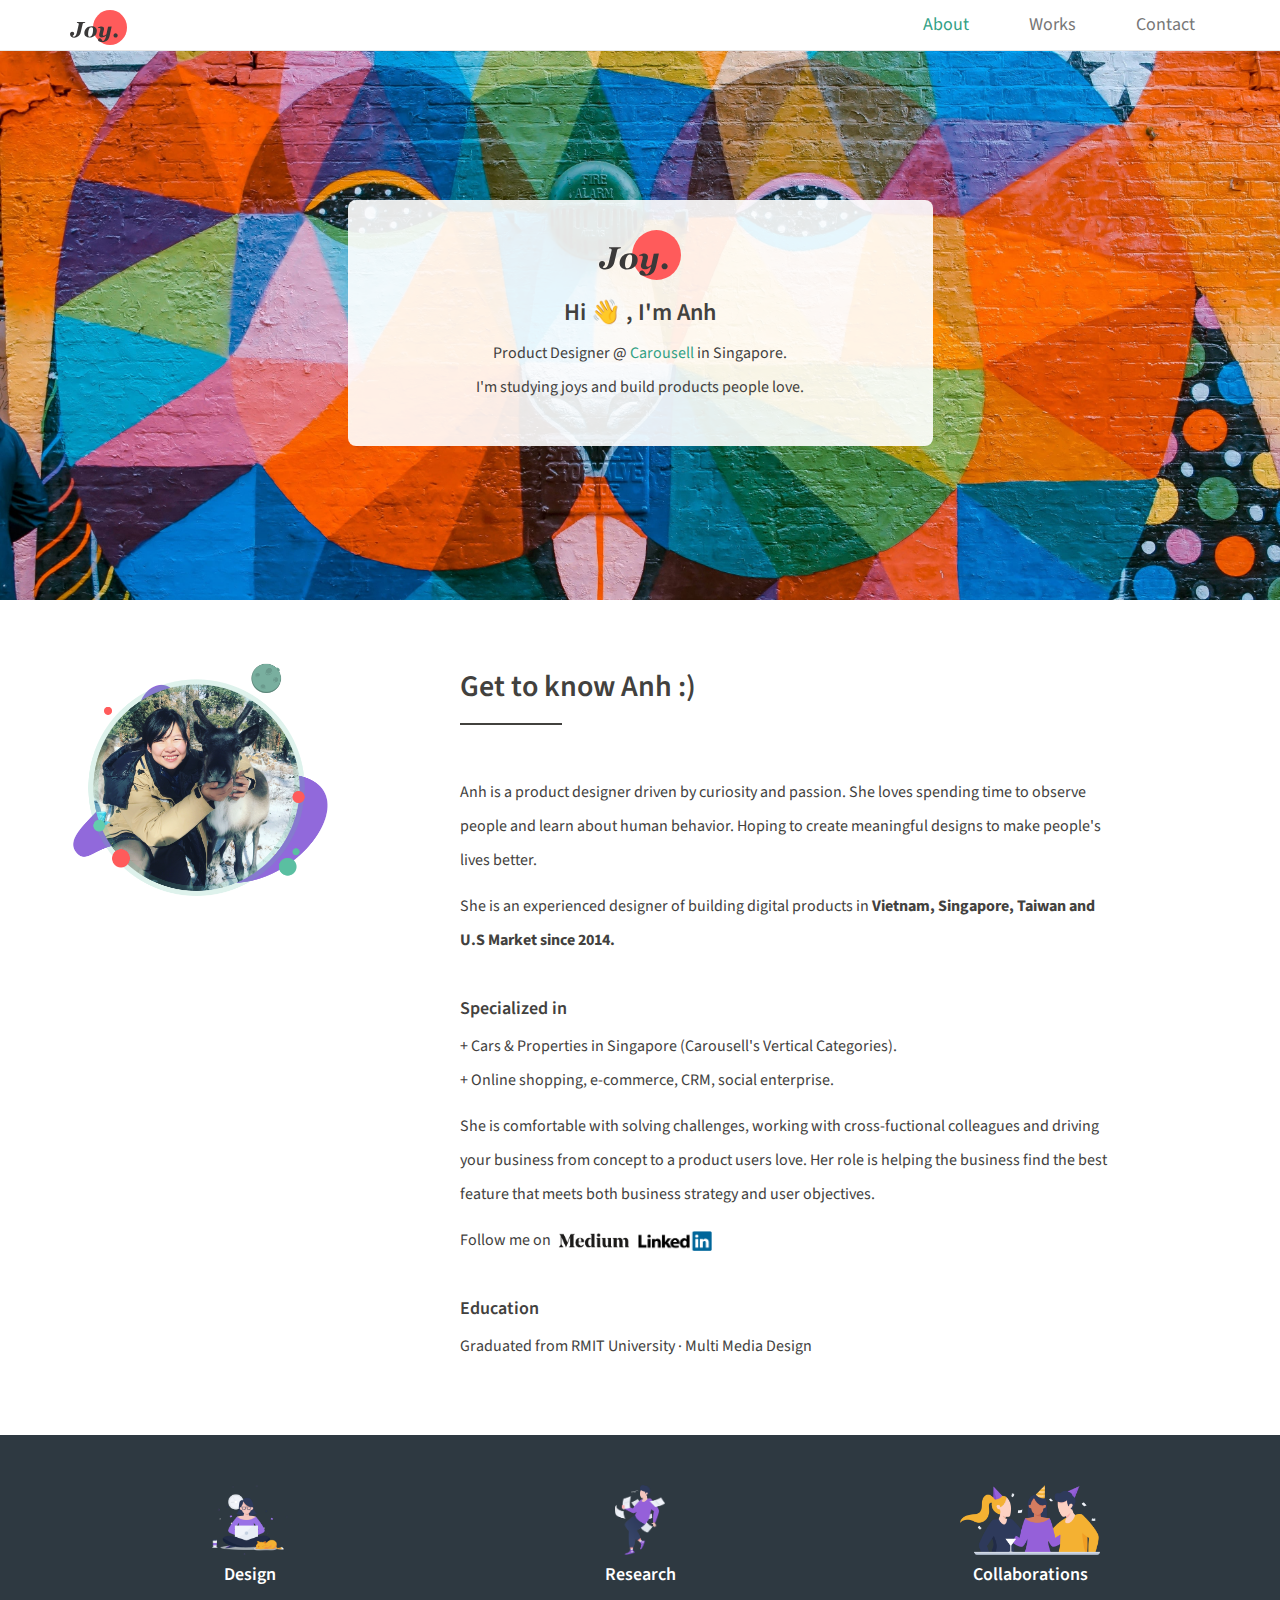
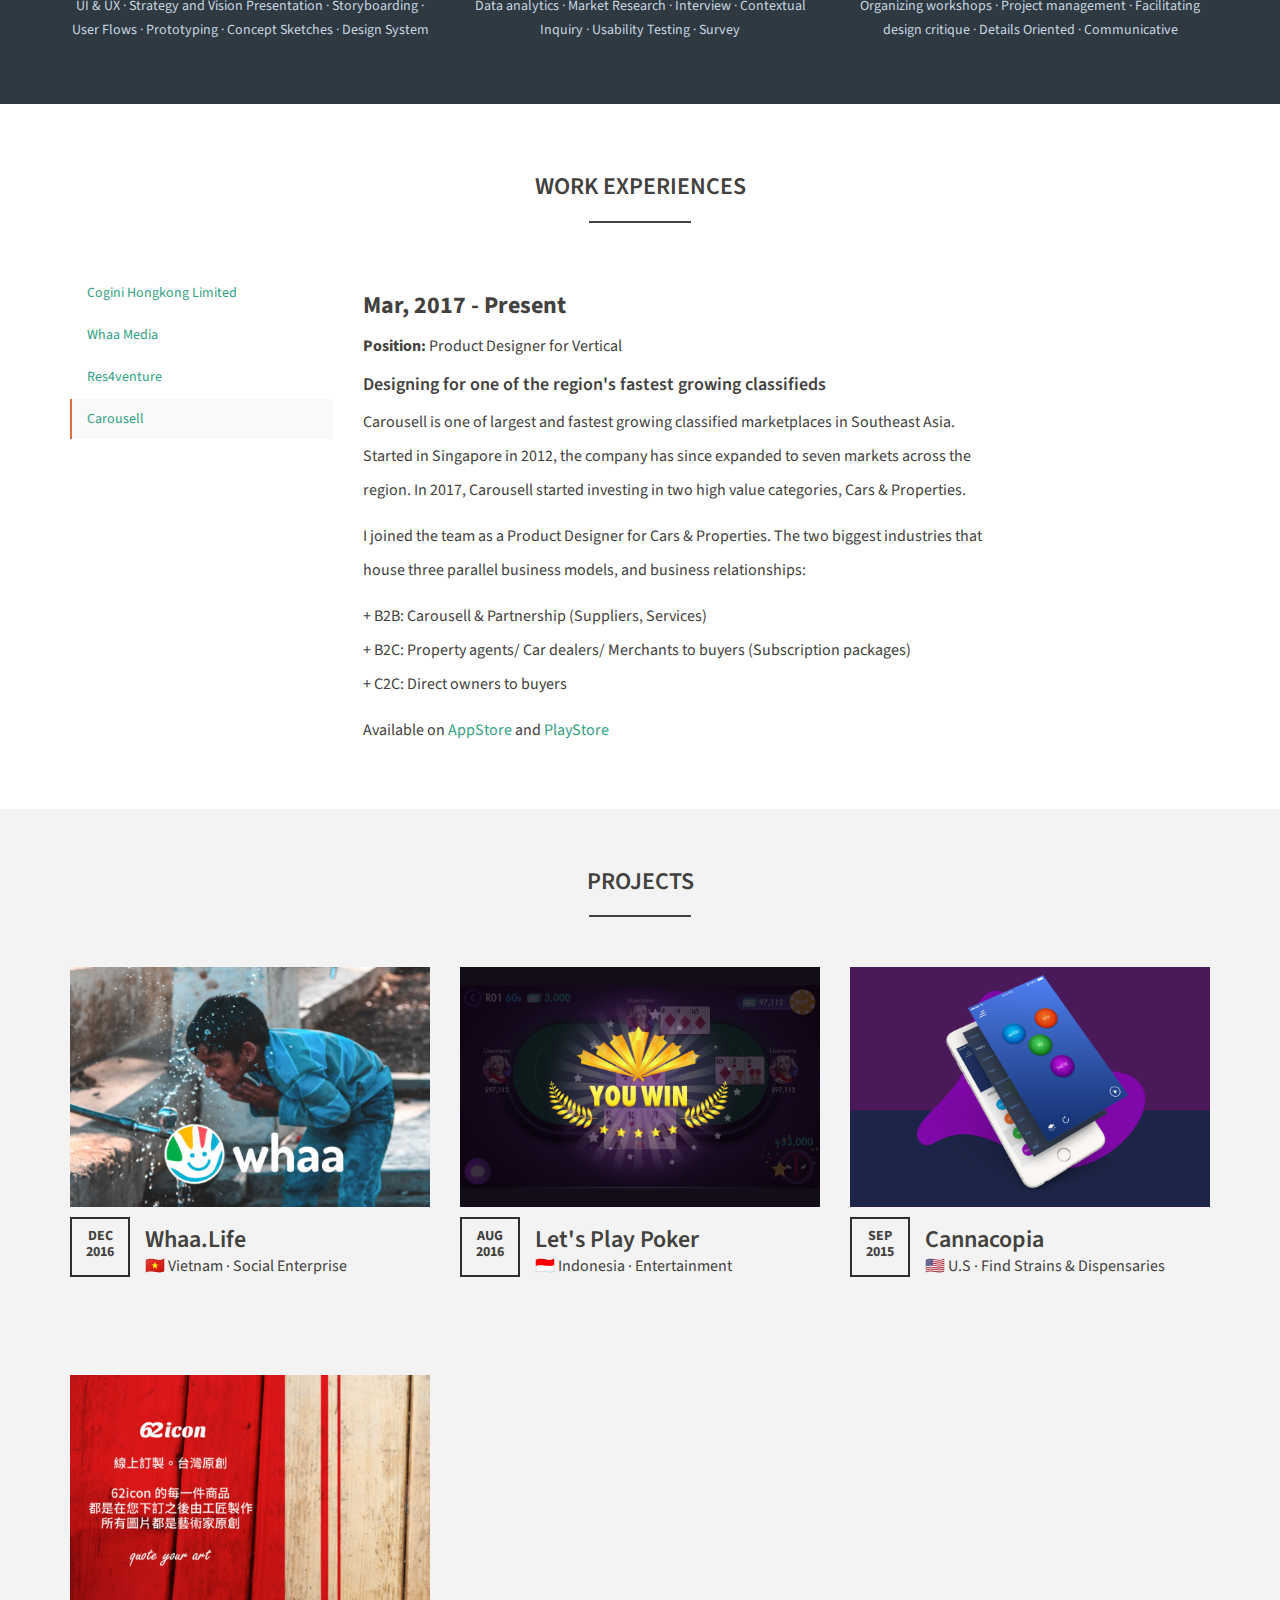
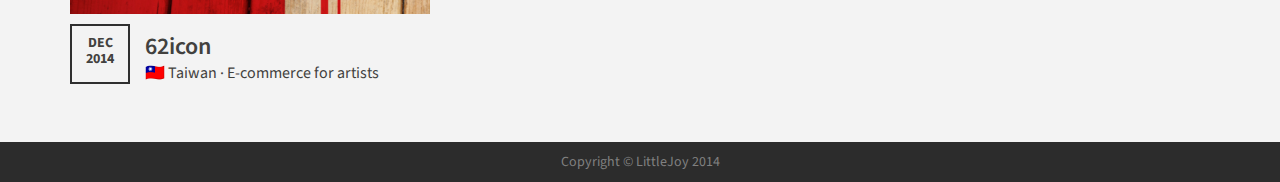
==== index.html @ 23ede820 "Init" ====
<!DOCTYPE html>
<html lang="en">
  <head>
    <meta charset="utf-8">
    <meta http-equiv="X-UA-Compatible" content="IE=edge">
    <meta name="viewport" content="width=device-width, initial-scale=1">
    <meta name="description" content="">
    <meta name="author" content="">
    <link rel="icon" href="assets/img/favicon.ico">

    <title>Joy</title>

    <!-- Bootstrap core CSS -->
    <link href="assets/css/bootstrap.css" rel="stylesheet">

    <!-- Custom styles for this template -->
    <link href="assets/css/ionicons.min.css" rel="stylesheet">
    <link href="assets/css/catslider.css" rel="stylesheet">
    <link href="assets/css/common.css" rel="stylesheet">

	<script src="assets/js/modernizr.custom.63321.js"></script>


    <!-- IE10 viewport hack for Surface/desktop Windows 8 bug -->
    <script src="assets/js/ie10-viewport-bug-workaround.js"></script>

    <!-- HTML5 shim and Respond.js IE8 support of HTML5 elements and media queries -->
    <!--[if lt IE 9]>
      <script src="https://oss.maxcdn.com/html5shiv/3.7.2/html5shiv.min.js"></script>
      <script src="https://oss.maxcdn.com/respond/1.4.2/respond.min.js"></script>
    <![endif]-->
  </head>

  <body>

    <div class="navbar navbar-default navbar-fixed-top" role="navigation">
      <div class="container">
        <div class="navbar-header">
          <button type="button" class="navbar-toggle" data-toggle="collapse" data-target=".navbar-collapse">
            <span class="sr-only">Toggle navigation</span>
            <span class="icon-bar"></span>
            <span class="icon-bar"></span>
            <span class="icon-bar"></span>
          </button>
          <a class="navbar-brand" href="index.html"><img src="assets/img/logo.svg" height="35"></a>
        </div>
        <div class="collapse navbar-collapse">
          <ul class="nav navbar-nav navbar-right">
            <li class="active"><a href="index.html">About</a></li>
            <li><a href="works.html">Works</a></li>
            <li><a href="contact.html">Contact</a></li>
          </ul>
        </div><!--/.nav-collapse -->
      </div>
    </div>

	<!-- ********** HEADER SECTION ********** -->
	<div id="h">
	    <div class="container">
	    	<div class="row">
	    		<div class="col-md-6 col-md-offset-3 welcome">
	    			<img src="assets/img/logo.svg" height="50">
            <h3>Hi 👋 , I'm Anh</h4>
	    			<p>Product Designer @ <a href="https://careers.carousell.com/about/"> Carousell</a> in Singapore.<br/>
            I'm studying joys and build products people love.</p>
	    		</div>
	    	</div><!--/row -->
	    </div><!-- /.container -->
	</div><!--/ H -->


  	<!-- ********** PROFILE SECTION ********** -->
  	<div class="container" id="profile">
  		<div class="row mt">
        <div class="col-md-3">
          <img src="assets/img/me.png" class="img-responsive aligncenter" >

        </div>
  			<div class="col-md-7 col-md-offset-1">
  				<h2>Get to know Anh :)</h2>
  				<hr class="mb">
          <p>
            Anh is a product designer driven by curiosity and passion. She loves spending time to observe people and learn about human behavior.
            Hoping to create meaningful designs to make people's lives better.
          </p>

          <p>She is an experienced designer of building digital products in <b>Vietnam, Singapore, Taiwan and U.S Market since 2014.</b> </p>
        </br>
          <h4>Specialized in</h4>
          <p>
            + Cars & Properties in Singapore (Carousell's Vertical Categories). </br>
            + Online shopping, e-commerce, CRM, social enterprise.
          </p>

          <p>She is comfortable with solving challenges,
            working with cross-fuctional colleagues and driving your business from concept to a product users love. Her role is helping the business find the best feature that meets both business strategy and user objectives.
          </p>
          <p> Follow me on
          <a href="https://www.linkedin.com/in/anh-pham-302a3775/#" target="_blank"><img src="assets/img/medium.png" height="25"></a>
          <a href="https://medium.com/@anhpham_30994#" target="_blank"><img src="assets/img/linked.png" height="20"></a>
          </P>

        </br>
          <h4>Education</h4>
          <p>Graduated from RMIT University · Multi Media Design</p>
  			</div>
  		</div><!--/row -->
  	</div><!--/container -->

      <!-- ********** WHITE SECTION ********** -->
    <div class="grey-box">
      <div class="container">
        <div class="row mtb centered">

          <div class="col-md-4">
              <img src="assets/img/skill1.png" height="70" >
            <h4>Design</h4>
            <p class="text-p">UI & UX · Strategy and Vision Presentation · Storyboarding · User Flows · Prototyping · Concept Sketches · Design System</p>
          </div><!--/col-md-3 -->

          <div class="col-md-4">
              <img src="assets/img/skill2.png" height="70" >
            <h4>Research</h4>
            <p class="text-p">Data analytics · Market Research · Interview · Contextual Inquiry · Usability Testing  · Survey </p>
          </div><!--/col-md-3 -->

          <div class="col-md-4">
            <img src="assets/img/skill3.png" height="70" >
            <h4>Collaborations</h4>
            <p class="text-p">Organizing workshops · Project management · Facilitating design critique · Details Oriented · Communicative</p>
          </div><!--/col-md-3 -->

        </div><!--/row -->
      </div><!--/container -->
    </div>

  <div class="container" id="exp">
    <div class="row mtb">
      <h3 class="centered">WORK EXPERIENCES</h3>
      <hr class="aligncenter mb">
      <div class="col-md-3 col-sm-3">
        <div class="tabbable">
                <ul class="nav nav-stacked" id="myTab">
                  <li class=""><a href="#tab1">Cogini Hongkong Limited</a></li>
                  <li class=""><a href="#tab2">Whaa Media</a></li>
                  <li class=""><a href="#tab3">Res4venture</a></li>
                  <li class="active"><a href="#tab4">Carousell</a></li>
                </ul> <!-- /tabs -->
        </div><!-- /tabbable -->
      </div><!--/col-md-2 -->

      <div class="col-md-9 col-sm-9">
        <div class="tab-content">
                <div class="tab-pane" id="tab1">
                  <!-- FIRST PROFILE -->
                    <div class="row">
                      <div class="col-md-9 col-sm-9">
                        <h3><b>Feb, 2014 - July, 2016</b></h3>
                        <p><b>Position:</b> UI/UX Designer</p>
                        <p>Cogini is a company about consulting on software development and systems integration projects in Asia and US.
                        That brings to the designer many opportunities to work and research on different fields and systems.</p>
                        <p>Experienced with both Web and Mobile (iOS, Android)</p>
                        <p>Languages: HTML/CSS, LESS, SASS.</p>
                        </p>
                        <h4>Projects</h4>
                        <p>E-commerce websites</p>
                        <p>Education, E-learning & CRM Systems.</p>
                        <p>Various business models: strains, supply chain, tire pressure monitoring and healthcare etc.</p>
                        </p>
                      </div>
                    </div><!-- /row -->
                </div><!-- /tab-pane -->

                <div class="tab-pane" id="tab2">
              <!-- FIRST PROFILE -->
                    <div class="row">
                      <div class="col-md-9 col-sm-9">
                        <h3><b>Oct, 2015 - Mar, 2017</b></h3>
                        <p><b>Position:</b> Lead UI/UX Designer, Co-founder</p>
                        <p><a href="http://whaa.media/" target="_blank">Whaa Media</a> is a startup team in Ho Chi Minh, developing multi advertising platforms. Whaa Apps connect users to brands and get data analytics.</br>
                          Whaa Team recently has 3 apps, including of: </p>
                          <p><b>WhaaLife:</b> Connect users and the community to engage with corporation/brands in charity projects, community activities, causes we all care about. </br>
                              <a href="http://whaa.life/" target="_blank">Visit whaa.life here</a>
                          </p>
                          <p><b>WhaaTV</b> Focus on High Quality Mobile Video Engagement. We deliver the perfect mobile moment for content owners through a combination of pre-loaded video notifications.</br>
                            <a href="http://whaa.tv/" target="_blank">Visit whaa.tv here</a>
                          </p>
                          <p><b>Whaaa (Whaa Audio)</b> Turns mobile phone, smartwatches, or tablet into “peoplemetering” device, recognize audio-visual content in TVC and enchance user experiences.</br>
                            <a href="http://www.whaaa.co/#" target="_blank">Visit whaaa.co here</a>
                          </p>
                        </p>
                      </div>
                    </div><!-- /row -->
                </div><!-- /tab-pane -->

                <div class="tab-pane" id="tab3">
              <!-- FIRST PROFILE -->
                    <div class="row">
                      <div class="col-md-9 col-sm-9">
                        <h3><b>Jan, 2016 - Jan, 2017</b></h3>
                          <p><b>Position:</b> Product Designer, Design Consultant</p>
                        <p>Res4venture is a value-add venture firm. We are actively seeking to fund IT startups with great potential at early stages. </p>
                          <p>Res4venture has a strong management team with a truly global and entrepreneurial mindset. We are proud to have a software team holding solid experiences of working and delivering high quality software and systems for some of the world’s leading companies. Particularly, Res4Venture’s advisor board has a group of professors in the U.S. who are very knowledgeable in their fields such as computer science, information systems, marketing, and entrepreneurship. Providing more than just the capital, Res4venture brings the rich understanding of entrepreneurship and highly-skilled software engineers to help: </p>

                          <p>Turn your ideas or on-going product development into MVP for next round funding, and continuously support your product development at later stages. </p>
                          <p>  <a href="http://www.res4venture.com/our-team" target="_blank">Visit Res4venture here</a> </p>
                        </p>
                      </div>
                    </div><!-- /row -->
                </div><!-- /tab-pane -->

                <div class="tab-pane active" id="tab4">
              <!-- FIRST PROFILE -->
                    <div class="row">
                      <div class="col-md-9 col-sm-9">
                        <h3><b>Mar, 2017 - Present</b></h3>
                          <p><b>Position:</b> Product Designer for Vertical</p>
                        <h4> Designing for one of the region's fastest growing classifieds</h4>
                        <p>Carousell is one of largest and fastest growing classified marketplaces in Southeast Asia. Started in Singapore in 2012, the company has since expanded to seven markets across the region. In 2017, Carousell started investing in two high value categories, Cars & Properties.</p>
                        <p>I joined the team as a Product Designer for Cars & Properties. The two biggest industries that house three parallel business models, and business relationships:</p>
                        <p>+ B2B: Carousell & Partnership (Suppliers, Services)
                        </br>+ B2C: Property agents/ Car dealers/ Merchants to buyers (Subscription packages)
                        </br>+ C2C: Direct owners to buyers</p>
                        <p> Available on <a href="https://itunes.apple.com/sg/app/carousell/id548607187?mt=8" target="_blank">AppStore</a> and
                        <a href="https://play.google.com/store/apps/details?id=com.thecarousell.Carousell&hl=en_US  " target="_blank">PlayStore</a> </p>


                      </div>
                    </div><!-- /row -->
                </div><!-- /tab-pane -->

        </div><!--/tab-content -->
      </div><!--/col-md-10 -->


    </div><!--/row -->
  </div><!--/container -->

  <!-- ********** GREY SECTION - BLOG ********** -->
  <div id="grey">
    <div class="container">
      <h3 class="centered">PROJECTS</h3>
      <hr class="aligncenter mb">
      <div class="row w">
        <div class="col-md-4">
          <a href="whaa.html"><img src="assets/img/works/whaa00.png" class="img-responsive aligncenter" alt=""></a>
          <div class="date">
            <h4>DEC</h4>
            <h4><b>2016</b></h4>
          </div>
          <h3>Whaa.Life</h3>
          <p class="desc"> 🇻🇳 Vietnam · Social Enterprise</p>
        </div><!--/col-md-4-->

        <div class="col-md-4">
          <a href="poker.html"><img src="assets/img/works/poker00.png" class="img-responsive aligncenter" alt=""></a>
          <div class="date">
            <h4>AUG</h4>
            <h4><b>2016</b></h4>
          </div>
          <h3>Let's Play Poker</h3>
          <p class="desc">🇮🇩 Indonesia · Entertainment</b></p>
        </div><!--/col-md-4-->


        <div class="col-md-4">
          <a href="cannacopia.html"><img src="assets/img/works/canna00.png" class="img-responsive aligncenter" alt=""></a>
          <div class="date">
            <h4>SEP</h4>
            <h4><b>2015</b></h4>
          </div>
          <h3>Cannacopia</h3>
          <p class="desc">🇺🇸 U.S · Find Strains & Dispensaries</b></p>
        </div><!--/col-md-4-->

      </div><!--/row -->
    </div>
  </div><!--/GREY -->
  <div id="grey-2">
    <div class="container">
      <div class="row w">
        <div class="col-md-4">
          <a href="icon.html"><img src="assets/img/works/62icon00.png" class="img-responsive aligncenter" alt=""></a>
          <div class="date">
            <h4>DEC</h4>
            <h4><b>2014</b></h4>
          </div>
          <h3>62icon</h3>
          <p class="desc">🇹🇼 Taiwan · E-commerce for artists</p>
        </div><!--/col-md-4-->

        <div class="col-md-4">
        </div><!--/col-md-4-->
        <div class="col-md-4">
        </div><!--/col-md-4-->
      </div><!--/row -->
    </div>
  </div><!--/GREY -->


    <footer>Copyright © LittleJoy 2014</footer>
    <!-- Bootstrap core JavaScript
    ================================================== -->
    <!-- Placed at the end of the document so the pages load faster -->
    <script src="assets/js/jquery.min.js"></script>
    <script src="assets/js/bootstrap.min.js"></script>
    <script src="assets/js/retina-1.1.0.js"></script>
  	<script src="assets/js/jquery.stellar.min.js"></script>
  	<script src="assets/js/jquery.catslider.js"></script>

	<!-- Slider -->
	<script>
		$(function() {

			$( '#mi-slider' ).catslider();

		});
	</script>

	<!-- Parallax Effects -->
	<script>
	$(function(){
		$.stellar({
			horizontalScrolling: false,
			verticalOffset: 40
		});
	});
	</script>

	<!-- Tab Configuration -->
    <script>
		$('#myTab a').click(function (e) {
		e.preventDefault()
		$(this).tab('show')
		})
	</script>

  </body>
</html>
---- assets/css/catslider.css ----
.mi-slider {
	position: relative;
	margin-top: 30px;
	height: 490px;
}

.mi-slider ul {
	list-style-type: none;
	position: absolute;
	width: 100%;
	left: 0;
	bottom: 140px;
	overflow: hidden;
	text-align: center;
	pointer-events: none;
}

.no-js .mi-slider ul {
	position: relative;
	left: auto;
	bottom: auto;
	margin: 0;
	overflow: visible;
}

.mi-slider ul.mi-current {
	pointer-events: auto;
}

.mi-slider ul li {
	display: inline-block;
	padding: 20px;
	width: 20%;
	max-width: 300px;
	-webkit-transform: translateX(600%);
	transform: translateX(600%);
	-webkit-transition: opacity 0.2s linear;
	transition: opacity 0.2s linear;
}

.no-js .mi-slider ul li {
	-webkit-transform: translateX(0);
	transform: translateX(0);
}

.mi-slider ul li a,
.mi-slider ul li img {
	display: block;
	margin: 0 auto;
}

.mi-slider ul li a {
	outline: none;
	cursor: pointer;
}

.mi-slider ul li img {
	max-width: 100%;
	border: none;
}

.mi-slider ul li h4 {
	display: inline-block;
	font-family: 'Libre Baskerville', serif;
	font-style: italic;
	font-weight: 400;
	font-size: 15px;
	padding: 20px 10px 0;
}

.mi-slider ul li:hover {
	opacity: 0.7;
} 

.mi-slider nav {
	position: relative;
	top: 400px;
	text-align: center;
	max-width: 800px;
	margin: 0 auto;
	border-top: 5px solid #333;
}

.no-js nav {
	display: none;
}

.mi-slider nav a {
	display: inline-block;
	text-transform: uppercase;
	letter-spacing: 5px;
	padding: 40px 30px 30px 34px;
	position: relative;
	color: #888;
	outline: none;
	-webkit-transition: color 0.2s linear;
	transition: color 0.2s linear;
}

.mi-slider nav a:hover,
.mi-slider nav a.mi-selected {
	color: #000;
}

.mi-slider nav a.mi-selected:after,
.mi-slider nav a.mi-selected:before {
	content: '';
	position: absolute;
	top: -5px;
	border: solid transparent;
	height: 0;
	width: 0;
	position: absolute;
	pointer-events: none;
}

.mi-slider nav a.mi-selected:after {
	border-color: transparent;
	border-top-color: #fff;
	border-width: 20px;
	left: 50%;
	margin-left: -20px;
}

.mi-slider nav a.mi-selected:before {
	border-color: transparent;
	border-top-color: #333;
	border-width: 27px;
	left: 50%;
	margin-left: -27px;
}

/* Move classes and animations */

.mi-slider ul:first-child li,
.no-js .mi-slider ul li {
	-webkit-animation: scaleUp 350ms ease-in-out both;
	animation: scaleUp 350ms ease-in-out both;
}

@-webkit-keyframes scaleUp {
	0% { -webkit-transform: translateX(0) scale(0); }
	100% { -webkit-transform: translateX(0) scale(1); }
}

@keyframes scaleUp {
	0% { -webkit-transform: translateX(0) scale(0); transform: translateX(0) scale(0); }
	100% { -webkit-transform: translateX(0) scale(1); transform: translateX(0) scale(1); }
}

.mi-slider ul:first-child li:first-child {
	-webkit-animation-delay: 90ms;
	animation-delay: 90ms;
}

.mi-slider ul:first-child li:nth-child(2) {
	-webkit-animation-delay: 180ms;
	animation-delay: 180ms;
}

.mi-slider ul:first-child li:nth-child(3) {
	-webkit-animation-delay: 270ms;
	animation-delay: 270ms;
}

.mi-slider ul:first-child li:nth-child(4) {
	-webkit-animation-delay: 360ms;
	animation-delay: 360ms;
}

/* moveFromRight */

.mi-slider ul.mi-moveFromRight li {
	-webkit-animation: moveFromRight 350ms ease-in-out both;
	animation: moveFromRight 350ms ease-in-out both;
}

/* moveFromLeft */

.mi-slider ul.mi-moveFromLeft li {
	-webkit-animation: moveFromLeft 350ms ease-in-out both;
	animation: moveFromLeft 350ms ease-in-out both;
}

/* moveToRight */

.mi-slider ul.mi-moveToRight li {
	-webkit-animation: moveToRight 350ms ease-in-out both;
	animation: moveToRight 350ms ease-in-out both;
}

/* moveToLeft */

.mi-slider ul.mi-moveToLeft li {
	-webkit-animation: moveToLeft 350ms ease-in-out both;
	animation: moveToLeft 350ms ease-in-out both;
}

/* Animation Delays */

.mi-slider ul.mi-moveToLeft li:first-child,
.mi-slider ul.mi-moveFromRight li:first-child,
.mi-slider ul.mi-moveToRight li:nth-child(4),
.mi-slider ul.mi-moveFromLeft li:nth-child(4) {
	-webkit-animation-delay: 0ms;
	animation-delay: 0ms;
}

.mi-slider ul.mi-moveToLeft li:nth-child(2),
.mi-slider ul.mi-moveFromRight li:nth-child(2),
.mi-slider ul.mi-moveToRight li:nth-child(3),
.mi-slider ul.mi-moveFromLeft li:nth-child(3) {
	-webkit-animation-delay: 90ms;
	animation-delay: 90ms;
}

.mi-slider ul.mi-moveToLeft li:nth-child(3),
.mi-slider ul.mi-moveFromRight li:nth-child(3),
.mi-slider ul.mi-moveToRight li:nth-child(2),
.mi-slider ul.mi-moveFromLeft li:nth-child(2) {
	-webkit-animation-delay: 180ms;
	animation-delay: 180ms;
}

.mi-slider ul.mi-moveToLeft li:nth-child(4),
.mi-slider ul.mi-moveFromRight li:nth-child(4),
.mi-slider ul.mi-moveToRight li:first-child,
.mi-slider ul.mi-moveFromLeft li:first-child  {
	-webkit-animation-delay: 270ms;
	animation-delay: 270ms;
}

/* Animations */

@-webkit-keyframes moveFromRight {
	0% { -webkit-transform: translateX(600%); }
	100% { -webkit-transform: translateX(0%); }
}

@-webkit-keyframes moveFromLeft {
	0% { -webkit-transform: translateX(-600%); }
	100% { -webkit-transform: translateX(0%); }
}

@-webkit-keyframes moveToRight {
	0% { -webkit-transform: translateX(0%); }
	100% { -webkit-transform: translateX(600%); }
}

@-webkit-keyframes moveToLeft {
	0% { -webkit-transform: translateX(0%); }
	100% { -webkit-transform: translateX(-600%); }
}

@keyframes moveFromRight {
	0% { -webkit-transform: translateX(600%); transform: translateX(600%); }
	100% { -webkit-transform: translateX(0); transform: translateX(0); }
}

@keyframes moveFromLeft {
	0% { -webkit-transform: translateX(-600%); transform: translateX(-600%); }
	100% { -webkit-transform: translateX(0); transform: translateX(0); }
}

@keyframes moveToRight {
	0% { -webkit-transform: translateX(0%); transform: translateX(0%); }
	100% { -webkit-transform: translateX(600%); transform: translateX(600%); }
}

@keyframes moveToLeft {
	0% { -webkit-transform: translateX(0%); transform: translateX(0%); }
	100% { -webkit-transform: translateX(-600%); transform: translateX(-600%); }
}

.mi-slider {
	-webkit-touch-callout: none;
	-webkit-user-select: none;
	-khtml-user-select: none;
	-moz-user-select: none;
	-ms-user-select: none;
	user-select: none;
}

/* Media Queries */
@media screen and (max-width: 910px){
	.mi-slider nav {
		max-width: 90%;
	}
	.mi-slider nav a {
		font-size: 12px;
		padding: 40px 10px 30px 14px;
	}
}

@media screen and (max-width: 740px){
	.mi-slider {
		height: 300px;
	}
	.mi-slider nav {
		top: 220px;
	}
}

@media screen and (max-width: 490px){ 
	.mi-slider {
		text-align: center;
		height: auto;
	}

	.mi-slider ul {
		position: relative;
		display: inline;
		bottom: auto;
		pointer-events: auto;
	}

	.mi-slider ul li {
		-webkit-animation: none !important;
		animation: none !important;
		-webkit-transform: translateX(0) !important;
		transform: translateX(0) !important;
		padding: 10px 3px;
		min-width: 140px;
	}

	.mi-slider nav {
		display: none;
	}
}
---- assets/css/common.css ----
@import url("https://fonts.googleapis.com/css?family=Source+Sans+Pro:400,300,600,700&subset=latin,vietnamese");
@import url("http://fonts.googleapis.com/css?family=Libre+Baskerville:400italic");
* {
  margin: 0;
  padding: 0px;
  font-family: 'Source Sans Pro', sans-serif; }

body {
  background: #fff;
  margin: 0;
  color: #42413e;
  padding-top: 50px; }

h1, h2, h3, h4, h5, h6 {
  font-family: 'Source Sans Pro', sans-serif;
  font-weight: 600; }

p {
  padding: 0;
  margin-bottom: 12px;
  font-family: 'Source Sans Pro', sans-serif;
  font-weight: 400;
  font-size: 16px;
  line-height: 34px;
  color: #42413e;
  margin-top: 10px; }

html,
body {
  height: 100%; }

.alignleft {
  float: left; }

.alignright {
  float: right; }

.aligncenter {
  margin-left: auto;
  margin-right: auto;
  display: block;
  clear: both; }

.centered {
  text-align: center; }

.mt {
  margin-top: 50px; }

.mb {
  margin-bottom: 50px; }

.mtb {
  margin-top: 50px;
  margin-bottom: 50px; }

.mtb2 {
  margin-top: 100px;
  margin-bottom: 100px; }

.ptb {
  padding-top: 80px;
  padding-bottom: 80px; }

.clear {
  clear: both;
  display: block;
  font-size: 0;
  height: 0;
  line-height: 0;
  width: 100%; }

::-moz-selection {
  color: #fff;
  text-shadow: none;
  background: #2B2E31; }

::selection {
  color: #fff;
  text-shadow: none;
  background: #2B2E31; }

*,
*:after,
*:before {
  -webkit-box-sizing: border-box;
  -moz-box-sizing: border-box;
  box-sizing: border-box;
  padding: 0;
  margin: 0; }

a {
  padding: 0;
  margin: 0;
  text-decoration: none;
  -webkit-transition: background-color .4s linear, color .4s linear;
  -moz-transition: background-color .4s linear, color .4s linear;
  -o-transition: background-color .4s linear, color .4s linear;
  -ms-transition: background-color .4s linear, color .4s linear;
  transition: background-color .4s linear, color .4s linear;
  color: #33a185; }

a:hover,
a:focus {
  text-decoration: none;
  color: #e16a3e; }

/* BOOTSTRAP MODIFICATION */
.navbar-brand {
  height: 50px;
  padding: 10px 15px;
  font-size: 22px;
  line-height: 22px;
  font-weight: 700; }

.navbar-default {
  background-color: #ffffff;
  border-color: #e7e7e7; }

.navbar-default .navbar-nav > .active > a, .navbar-default .navbar-nav > .active > a:hover, .navbar-default .navbar-nav > .active > a:focus {
  color: #33a185;
  background-color: transparent; }

.navbar-default .navbar-nav > li > a {
  font-size:18px;
  padding:15px 30px;
}

hr {
  border: 1px solid #42413e;
  width: 100px; }

.nav-stacked > li {
  border-left: 2px solid transparent; }

.nav-stacked > li.active {
  border-left: 2px solid #e16a3e;
  background: #f9f9f9; }

/* Modal Modification */
.modal-content {
  border-radius: 0px; }

.modal-body {
  padding: 0px; }

.modal-body h4 {
  font-family: 'Libre Baskerville', serif;
  font-style: italic;
  font-weight: 400;
  font-size: 15px;
  padding: 10px 10px 0;
  color: #33a185; }

.modal-body h5 {
  font-family: 'Libre Baskerville', serif;
  font-style: italic;
  padding: 10px 10px 0; }

.modal-body p {
  margin-left: 10px;
  margin-right: 10px;
  line-height: 18px; }

.modal-footer {
  background: #f2f2f2; }

/* FORM CONFIGURATION */
input {
  font-size: 16px;
  min-height: 40px;
  border-radius: 2px;
  line-height: 20px;
  padding: 11px 30px 12px;
  border: 1px solid #b9b9af;
  margin-bottom: 10px;
  background-color: #fff;
  -webkit-transition: background-color 0.2s;
  transition: background-color 0.2s; }

.subscribe-input {
  float: left;
  width: 70%;
  text-align: left;
  margin-right: 2px; }

.subscribe-submit {
  right: 0; }

.btn-orange {
  background: #33a185;
  border-radius: 2px;
  color: white;
  font-size: 18px;
  font-weight: 700; }

.btn-orange:hover {
  background: #e16a3e;
  color: white; }

/* HEADER SECTION */
#h {
  background: url(../img/header.jpg) no-repeat center top;
  padding-top: 150px;
  text-align: center;
  background-attachment: relative;
  background-position: center center;
  min-height: 550px;
  width: 100%;
  -webkit-background-size: 100%;
  -moz-background-size: 100%;
  -o-background-size: 100%;
  background-size: 100%;
  -webkit-background-size: cover;
  -moz-background-size: cover;
  -o-background-size: cover;
  background-size: cover; }

.welcome {
  background: rgba(255, 255, 255, 0.9);
  padding: 30px;
  border-radius: 8px; }

.welcome h1 {
  text-align: center;
  font-weight: 900; }

/* FOOTER SECTION */
#f {
  background: #f3f3f3;
  padding-bottom: 50px;
  padding-top: 50px; }

/* White Section Overall Configuration */
.text-p {
  font-size: 14px;
  line-height: 24px;
  color: #6b6b6b; }

.og {
  color: #33a185; }

i {
  font-size: 40px; }

.rating i {
  font-size: 16px;
  color: #fae321; }

.down i {
  font-size: 30px;
  color: #33a185;
  padding: 5px; }

/* Separators - Parallax Section */
.sep {
  background-attachment: fixed;
  background-position: 50% 0;
  background-repeat: no-repeat;
  height: 450px;
  position: relative; }

.s01 {
  background-image: url(../img/s01.jpg); }

.s02 {
  background-image: url(../img/s02.jpg); }

.s03 {
  background-image: url(../img/s03.jpg); }

#icon {
  background: url(../img/uxcase/62icon00.png) no-repeat center top;
  padding-top: 100px;
  text-align: center;
  background-attachment: relative;
  background-position: center center;
  min-height: 400px;
  width: 100%;
  -webkit-background-size: 100%;
  -moz-background-size: 100%;
  -o-background-size: 100%;
  background-size: 100%;
  -webkit-background-size: cover;
  -moz-background-size: cover;
  -o-background-size: cover;
  background-size: cover; }

#canna {
  background: url(../img/uxcase/canna00.png) no-repeat center top;
  padding-top: 100px;
  text-align: center;
  background-attachment: relative;
  background-position: center center;
  min-height: 400px;
  width: 100%;
  -webkit-background-size: 100%;
  -moz-background-size: 100%;
  -o-background-size: 100%;
  background-size: 100%;
  -webkit-background-size: cover;
  -moz-background-size: cover;
  -o-background-size: cover;
  background-size: cover; }

#scc {
  background: url(../img/uxcase/scc00.jpg) no-repeat center top;
  padding-top: 100px;
  text-align: center;
  background-attachment: relative;
  background-position: center center;
  min-height: 400px;
  width: 100%;
  -webkit-background-size: 100%;
  -moz-background-size: 100%;
  -o-background-size: 100%;
  background-size: 100%;
  -webkit-background-size: cover;
  -moz-background-size: cover;
  -o-background-size: cover;
  background-size: cover; }

#whaa {
  background: url(../img/uxcase/whaa00.jpg) no-repeat center top;
  padding-top: 100px;
  text-align: center;
  background-attachment: relative;
  background-position: center center;
  min-height: 400px;
  width: 100%;
  -webkit-background-size: 100%;
  -moz-background-size: 100%;
  -o-background-size: 100%;
  background-size: 100%;
  -webkit-background-size: cover;
  -moz-background-size: cover;
  -o-background-size: cover;
  background-size: cover; }

  #poker {
    background: url(../img/uxcase/poker00.jpg) no-repeat center top;
    padding-top: 100px;
    text-align: center;
    background-attachment: relative;
    background-position: center center;
    min-height: 400px;
    width: 100%;
    -webkit-background-size: 100%;
    -moz-background-size: 100%;
    -o-background-size: 100%;
    background-size: 100%;
    -webkit-background-size: cover;
    -moz-background-size: cover;
    -o-background-size: cover;
    background-size: cover; }

#port {
  background: url(../img/uxcase.jpg) no-repeat center top;
  padding-top: 100px;
  text-align: center;
  background-attachment: relative;
  background-position: center center;
  min-height: 400px;
  width: 100%;
  -webkit-background-size: 100%;
  -moz-background-size: 100%;
  -o-background-size: 100%;
  background-size: 100%;
  -webkit-background-size: cover;
  -moz-background-size: cover;
  -o-background-size: cover;
  background-size: cover; }

#contact {
  background: url(../img/contact.jpg) no-repeat center top;
  padding-top: 200px;
  text-align: center;
  background-attachment: relative;
  background-position: center center;
  min-height: 95vh;
  width: 100%;
  -webkit-background-size: 100%;
  -moz-background-size: 100%;
  -o-background-size: 100%;
  background-size: 100%;
  -webkit-background-size: cover;
  -moz-background-size: cover;
  -o-background-size: cover;
  background-size: cover; }

footer {
  text-align: center;
  background: #2c2c2c;
  padding: 10px;
  color: #808080; }

.grey-box {
  background: #2e3941;
  color:white;
  margin: 60px 0px 0px 0px; }
  .grey-box p{
    color:#c8d6e0;
  }
  .btn_group {
      display: flex;
      flex-wrap: wrap;
      justify-content: center;
      margin: 40px 16px;
      text-transform: uppercase;
      font-size: 14px;
      letter-spacing: 1px;
  }

  .btn {
    display: block;
    background-color: #33a185;
    border-radius: 4px;
    padding: 0 24px;
    text-align: center;
    margin: 0 20px;
    color: #ffffff;
}
.btn_group a {
    line-height: 40px;
}
.btn_group a:hover{
    color: #008987;
}
.btn_group .btn:hover {
    background-color: #008987;
    color: #ffffff;
}
/* GREY DIV */
#grey {
  background: #f3f3f3;
  padding-bottom: 80px;
  padding-top: 40px; }

#grey-2 {
  background: #f3f3f3;
  padding-bottom: 40px;
  padding-top: 0px; }

/* Grey Section */
section:nth-of-type(odd) {
  background: #f3f3f3; }

.background-image-holder {
  position: absolute;
  top: 0px;
  height: 100%;
  width: 100%;
  background-size: cover !important;
  z-index: 0;
  background-position: 50% 50% !important; }

.side-image {
  padding: 0px;
  position: relative; }

.side-image .image-container {
  overflow: hidden;
  position: absolute;
  height: 100%;
  padding: 0px;
  top: 0px; }

.side-image .image-container.pull-right {
  right: 0px; }

.side-image .content {
  padding-top: 80px;
  padding-bottom: 80px; }

.side-image h1 {
  margin-bottom: 40px; }

.side-image p.lead {
  margin-bottom: 64px;
  font-size: 20px; }

.side-image p {
  font-size: 16px; }

.side-image.text-heavy h1 {
  margin-bottom: 32px; }

.side-image.text-heavy p.lead {
  margin-bottom: 40px; }

.side-image.text-heavy .feature {
  margin-top: 64px; }

.side-image.text-heavy .feature h5 {
  margin-bottom: 40px;
  font-weight: 700;
  text-transform: uppercase; }

/* Configuration Blog Part */
.w h5 {
  text-transform: uppercase;
  font-weight: 700;
  margin-top: 20px; }

.w hr {
  border: 1px solid #2f2f2f;
  width: 40px; }

.w img {
  width: 100%;
  height: auto; }

.w .date {
  float: left;
  border: 2px solid #2f2f2f;
  margin-right: 15px;
  padding: 5px;
  margin-top: 10px;
  width: 60px;
  height: 60px;
  text-align: center; }

.w .date h4 {
  font-weight: 700;
  margin-bottom: -5px;
  margin-top: 5px;
  font-size: 14px;
  text-transform: uppercase; }

.w .date bold {
  font-weight: 900;
  font-size: 16px; }

.w .desc {
  font-size: 16px;
  margin-top: -15px;
  color: #42413e; }

h2.bold {
  font-weight: 900; }
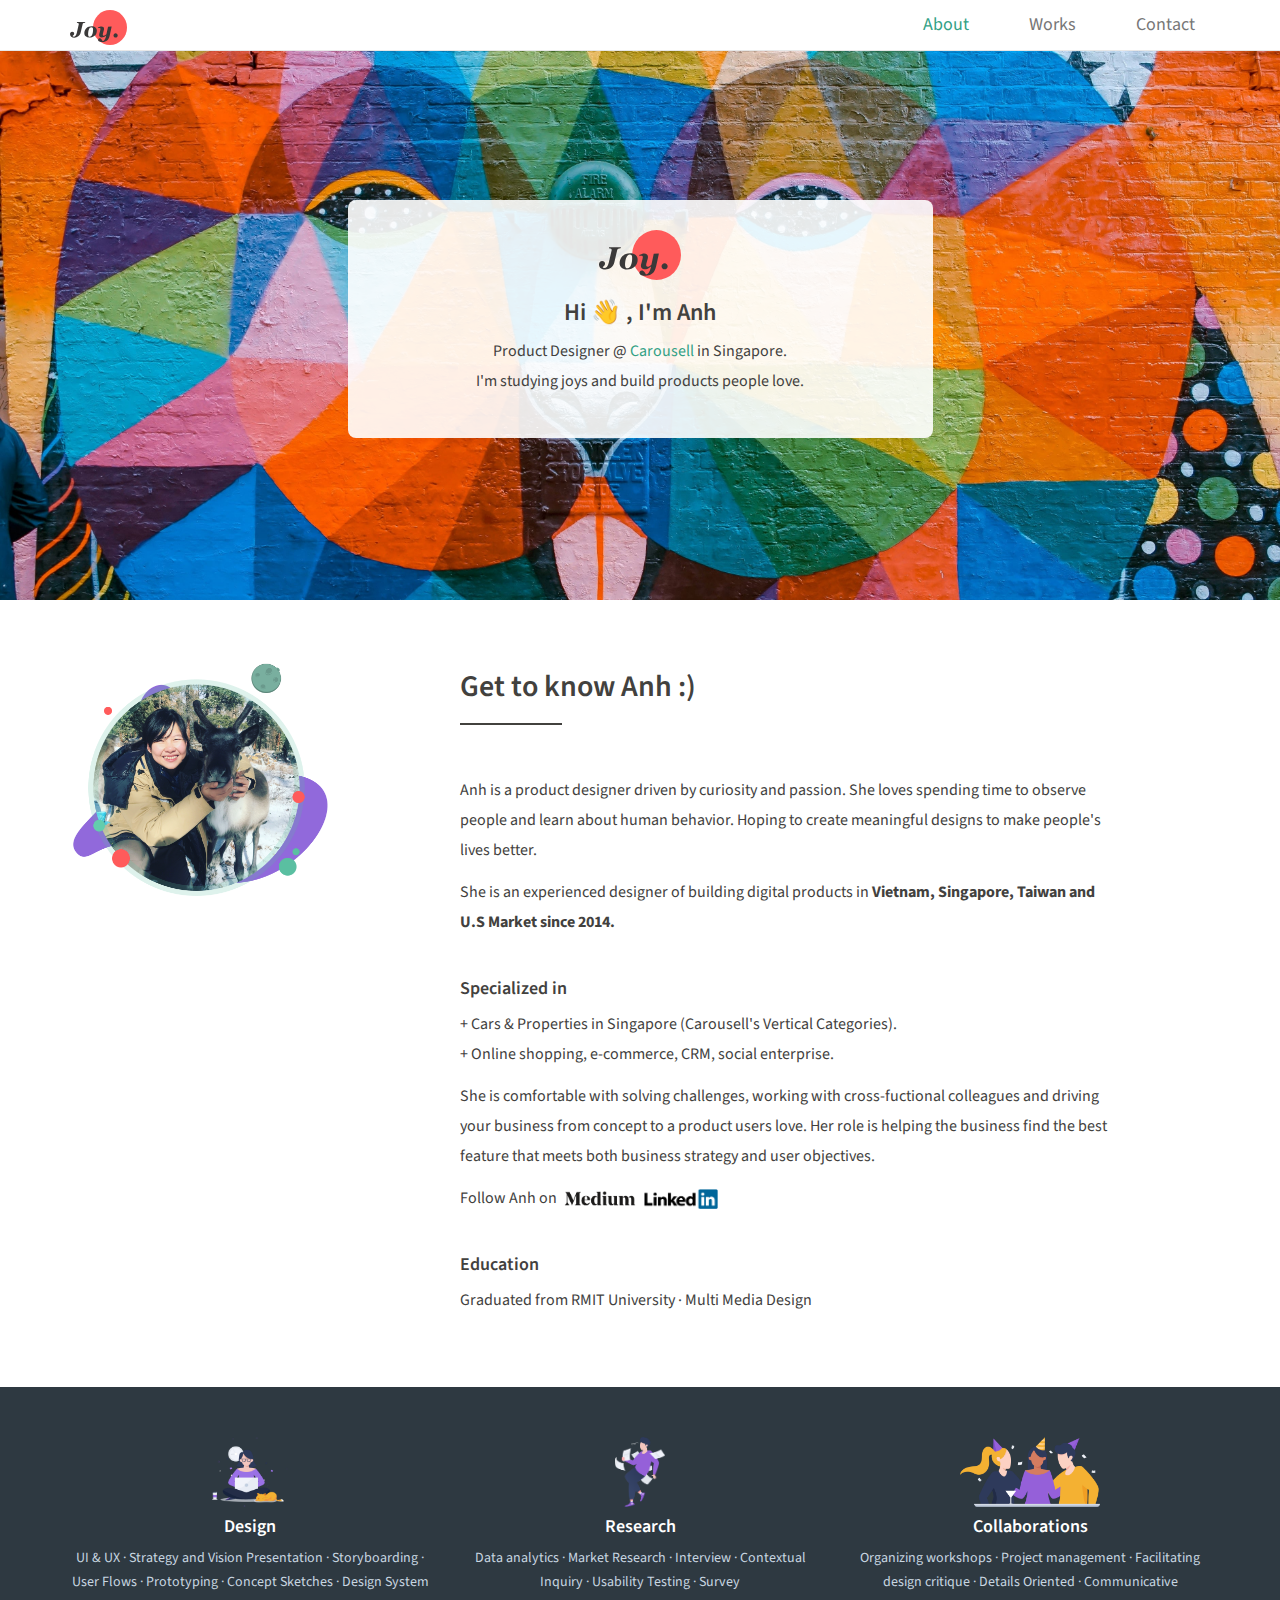
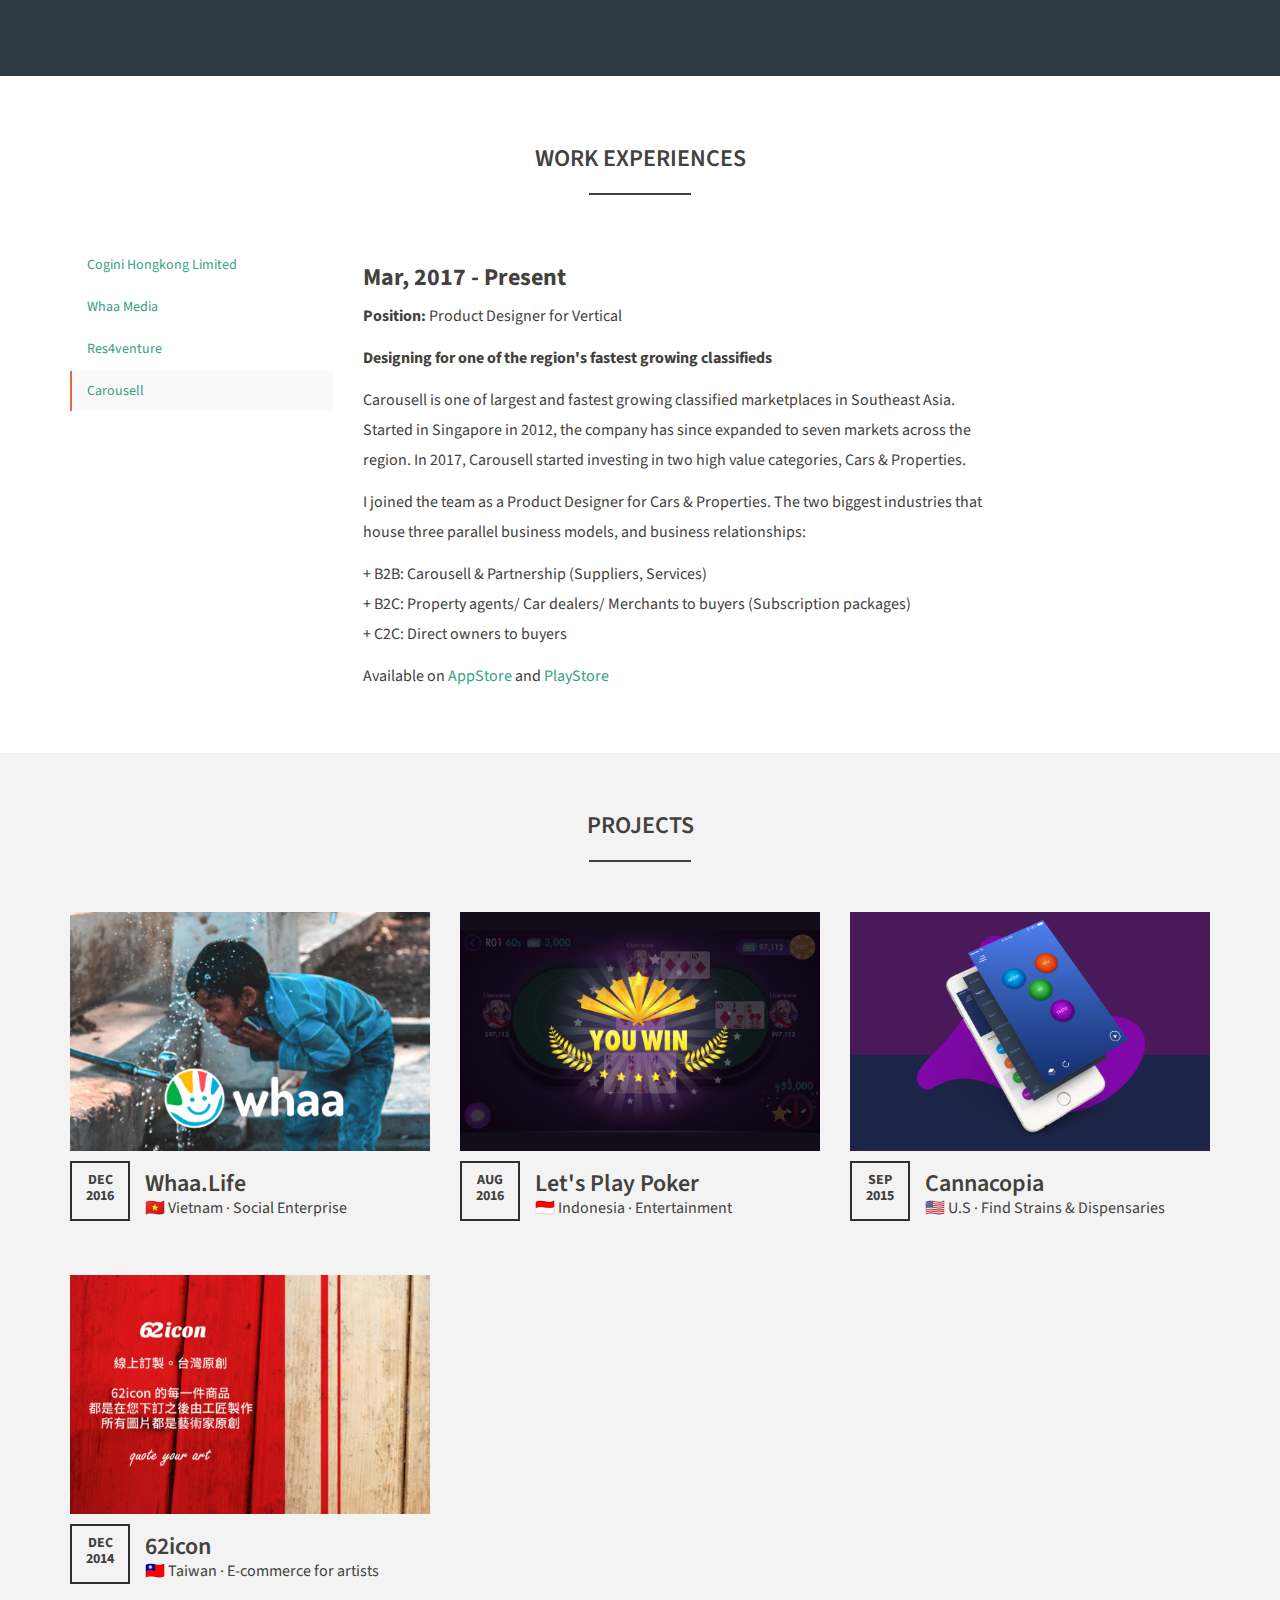
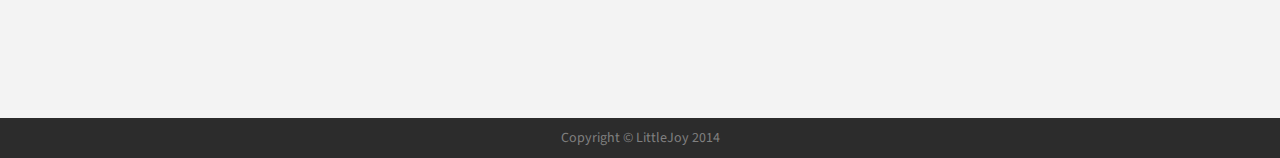
==== commit fec38cde: "Update" ====
--- a/index.html
+++ b/index.html
@@ -95,7 +95,7 @@
           <p>She is comfortable with solving challenges,
             working with cross-fuctional colleagues and driving your business from concept to a product users love. Her role is helping the business find the best feature that meets both business strategy and user objectives.
           </p>
-          <p> Follow me on
+          <p> Follow Anh on
           <a href="https://www.linkedin.com/in/anh-pham-302a3775/#" target="_blank"><img src="assets/img/medium.png" height="25"></a>
           <a href="https://medium.com/@anhpham_30994#" target="_blank"><img src="assets/img/linked.png" height="20"></a>
           </P>
@@ -116,18 +116,21 @@
               <img src="assets/img/skill1.png" height="70" >
             <h4>Design</h4>
             <p class="text-p">UI & UX · Strategy and Vision Presentation · Storyboarding · User Flows · Prototyping · Concept Sketches · Design System</p>
+</br>
           </div><!--/col-md-3 -->
 
           <div class="col-md-4">
               <img src="assets/img/skill2.png" height="70" >
             <h4>Research</h4>
             <p class="text-p">Data analytics · Market Research · Interview · Contextual Inquiry · Usability Testing  · Survey </p>
+</br>
           </div><!--/col-md-3 -->
 
           <div class="col-md-4">
             <img src="assets/img/skill3.png" height="70" >
             <h4>Collaborations</h4>
             <p class="text-p">Organizing workshops · Project management · Facilitating design critique · Details Oriented · Communicative</p>
+</br>
           </div><!--/col-md-3 -->
 
         </div><!--/row -->
@@ -215,7 +218,7 @@
                       <div class="col-md-9 col-sm-9">
                         <h3><b>Mar, 2017 - Present</b></h3>
                           <p><b>Position:</b> Product Designer for Vertical</p>
-                        <h4> Designing for one of the region's fastest growing classifieds</h4>
+                        <p><b> Designing for one of the region's fastest growing classifieds</b></p>
                         <p>Carousell is one of largest and fastest growing classified marketplaces in Southeast Asia. Started in Singapore in 2012, the company has since expanded to seven markets across the region. In 2017, Carousell started investing in two high value categories, Cars & Properties.</p>
                         <p>I joined the team as a Product Designer for Cars & Properties. The two biggest industries that house three parallel business models, and business relationships:</p>
                         <p>+ B2B: Carousell & Partnership (Suppliers, Services)
@@ -242,7 +245,7 @@
       <h3 class="centered">PROJECTS</h3>
       <hr class="aligncenter mb">
       <div class="row w">
-        <div class="col-md-4">
+        <div class="col-md-4 job">
           <a href="whaa.html"><img src="assets/img/works/whaa00.png" class="img-responsive aligncenter" alt=""></a>
           <div class="date">
             <h4>DEC</h4>
@@ -252,7 +255,7 @@
           <p class="desc"> 🇻🇳 Vietnam · Social Enterprise</p>
         </div><!--/col-md-4-->
 
-        <div class="col-md-4">
+        <div class="col-md-4 job">
           <a href="poker.html"><img src="assets/img/works/poker00.png" class="img-responsive aligncenter" alt=""></a>
           <div class="date">
             <h4>AUG</h4>
@@ -263,7 +266,7 @@
         </div><!--/col-md-4-->
 
 
-        <div class="col-md-4">
+        <div class="col-md-4 job">
           <a href="cannacopia.html"><img src="assets/img/works/canna00.png" class="img-responsive aligncenter" alt=""></a>
           <div class="date">
             <h4>SEP</h4>
@@ -272,14 +275,7 @@
           <h3>Cannacopia</h3>
           <p class="desc">🇺🇸 U.S · Find Strains & Dispensaries</b></p>
         </div><!--/col-md-4-->
-
-      </div><!--/row -->
-    </div>
-  </div><!--/GREY -->
-  <div id="grey-2">
-    <div class="container">
-      <div class="row w">
-        <div class="col-md-4">
+        <div class="col-md-4 job">
           <a href="icon.html"><img src="assets/img/works/62icon00.png" class="img-responsive aligncenter" alt=""></a>
           <div class="date">
             <h4>DEC</h4>
@@ -289,13 +285,11 @@
           <p class="desc">🇹🇼 Taiwan · E-commerce for artists</p>
         </div><!--/col-md-4-->
 
-        <div class="col-md-4">
-        </div><!--/col-md-4-->
-        <div class="col-md-4">
-        </div><!--/col-md-4-->
+
       </div><!--/row -->
     </div>
   </div><!--/GREY -->
+
 
 
     <footer>Copyright © LittleJoy 2014</footer>
--- a/assets/css/common.css
+++ b/assets/css/common.css
@@ -21,13 +21,14 @@
   font-family: 'Source Sans Pro', sans-serif;
   font-weight: 400;
   font-size: 16px;
-  line-height: 34px;
+  line-height: 30px;
   color: #42413e;
   margin-top: 10px; }
 
 html,
 body {
   height: 100%; }
+
 
 .alignleft {
   float: left; }
@@ -126,6 +127,9 @@
   padding:15px 30px;
 }
 
+.job{
+  margin-bottom: 40px;
+}
 hr {
   border: 1px solid #42413e;
   width: 100px; }
